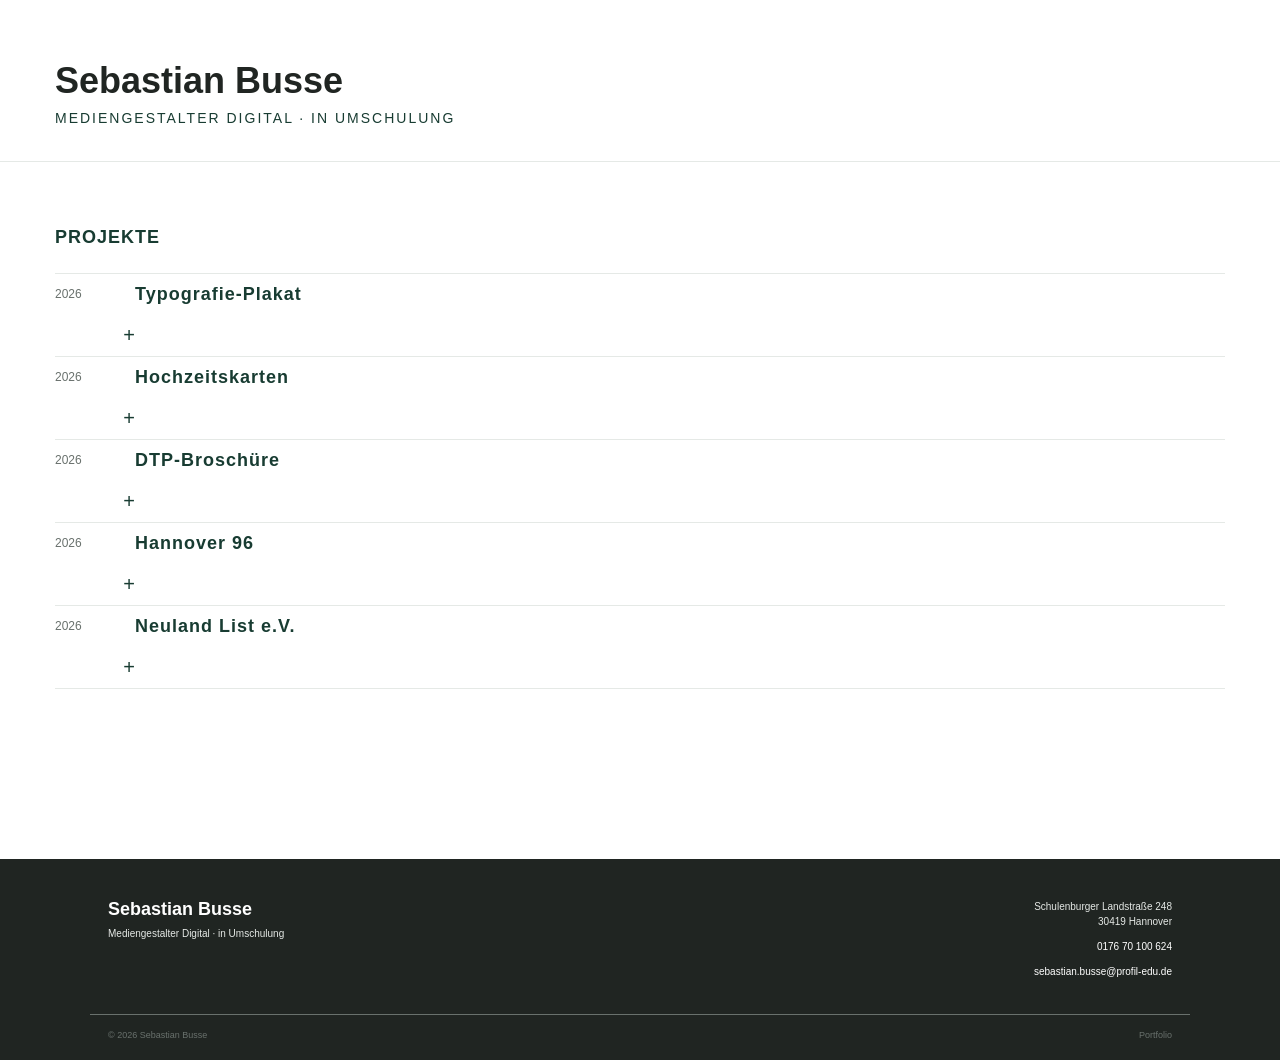
==== index.html @ 878aabee "Add files via upload Portfolio hochgeladen" ====
<!doctype html>
<html lang="de">

<head>

    <meta charset="utf-8">

    <meta name="viewport" content="width=device-width, initial-scale=1.0">

    <title>Portfolio – Sebastian Busse</title>

    <link rel="stylesheet" href="css/style.css">

</head>


<body>


<header>

    <h1>Sebastian Busse</h1>

    <p>MEDIENGESTALTER DIGITAL · IN UMSCHULUNG</p>

</header>



<main>

<section class="projekte">

    <h2>PROJEKTE</h2>


    <!-- TYPOGRAFIE-PLAKAT -->

    <details class="projekt">

        <summary>

            <span class="projekt-jahr">2026</span>

            <span class="projekt-titel">
                Typografie-Plakat
            </span>

        </summary>


        <div class="projekt-inhalt">

            <p>Plakatgestaltung</p>

            <img
                class="projekt-bild"
                src="bilder/typografie-plakat.png"
                alt="Typografie-Plakat">

            <p>
                Mein erstes Gestaltungsprojekt aus der Umschulung.
                Hier habe ich mich mit Typografie, Schriftwirkung
                und Gestaltung beschäftigt.
            </p>

        </div>

    </details>



    <!-- HOCHZEITSKARTEN -->

    <details class="projekt">

        <summary>

            <span class="projekt-jahr">2026</span>

            <span class="projekt-titel">
                Hochzeitskarten
            </span>

        </summary>


        <div class="projekt-inhalt">

            <p>Gestaltung · DTP · InDesign</p>

            <p>
                Gestaltung einer Hochzeitskarte mit eigener
                Falt- und Druckgestaltung.
            </p>


            <div class="karten-bereich">

                <p class="karten-hinweis">
                    Karte öffnen und anschließend mit der Maus
                    ziehen, um sie in 3D zu drehen.
                </p>


                <div class="karten-raum">


                    <div class="karten-objekt">


                        <!-- =================================
                             GESCHLOSSENE KARTE
                             ================================= -->

                        <div class="karte-geschlossen">

                            <!-- Vorderseite 01 -->

                            <div class="karte-face geschlossen-vorne">

                                <img
                                    src="bilder/01-vorderseite.png"
                                    alt="Vorderseite der Hochzeitskarte">

                            </div>


                            <!-- Rückseite 04 -->

                            <div class="karte-face geschlossen-hinten">

                                <img
                                    src="bilder/04-rueckseite-heus.png"
                                    alt="Rückseite der Hochzeitskarte">

                            </div>

                        </div>



                        <!-- =================================
                             GEÖFFNETE KARTE
                             ================================= -->

                        <div class="karte-offen">


                            <!-- OBERE HÄLFTE -->

                            <div class="offene-haelfte offene-oben">


                                <!-- Innenseite 02 -->

                                <div class="karte-face innen-02">

                                    <img
                                        src="bilder/02-innenseite-oben.png"
                                        alt="Innenseite oben">

                                </div>


                                <!-- Außenseite 01 -->

                                <div class="karte-face aussen-01">

                                    <img
                                        src="bilder/01-vorderseite.png"
                                        alt="Vorderseite auf der Außenseite">

                                </div>


                            </div>



                            <!-- UNTERE HÄLFTE -->

                            <div class="offene-haelfte offene-unten">


                                <!-- Innenseite 03 -->

                                <div class="karte-face innen-03">

                                    <img
                                        src="bilder/03-innenseite-unten.png"
                                        alt="Innenseite unten">

                                </div>


                                <!-- Außenseite 04 -->

                                <div class="karte-face aussen-04">

                                    <img
                                        src="bilder/04-rueckseite-heus.png"
                                        alt="Rückseite auf der Außenseite">

                                </div>


                            </div>


                        </div>


                    </div>

                </div>



                <!-- STEUERUNG -->

                <div class="karten-steuerung">

                    <button
                        type="button"
                        id="karte-links">
                        ←
                    </button>


                    <button
                        type="button"
                        id="karte-oeffnen">
                        Karte öffnen
                    </button>


                    <button
                        type="button"
                        id="karte-rechts">
                        →
                    </button>

                </div>


                <p
                    class="karten-status"
                    id="karten-status">
                    Vorderseite
                </p>


            </div>

        </div>

    </details>



<!-- DTP-BROSCHÜRE -->

<details class="projekt">

    <summary>

        <span class="projekt-jahr">2026</span>

        <span class="projekt-titel">
            DTP-Broschüre
        </span>

    </summary>


    <div class="projekt-inhalt">

        <p>
            DTP · Broschürengestaltung · InDesign
        </p>


        <!-- DIGITALE BROSCHÜRE -->

        <div class="broschuere-bereich">

            <div class="broschuere-raum">

                <div class="broschuere">

                    <div class="broschuere-seite broschuere-links">

                        <img
                            src="bilder/brosch/seite-01.png"
                            alt="Broschürenseite 1">

                    </div>


                    <div class="broschuere-seite broschuere-rechts">

                        <img
                            src="bilder/brosch/seite-02.png"
                            alt="Broschürenseite 2">

                    </div>

                </div>

            </div>


            <div class="broschuere-steuerung">

                <button
                    type="button"
                    id="brosch-links">
                    ←
                </button>

                <button
                    type="button"
                    id="brosch-rechts">
                    →
                </button>

            </div>


            <p
                class="broschuere-status"
                id="brosch-status">
                Seite 1 von 20
            </p>

        </div>

    </div>

</details>



    <!-- HANNOVER 96 -->

    <details class="projekt">

        <summary>

            <span class="projekt-jahr">2026</span>

            <span class="projekt-titel">
                Hannover 96
            </span>

        </summary>


        <div class="projekt-inhalt">

            <p>
                Übungsaufgabe · Webdesign · HTML/CSS ·
                Umsetzung und Anwendung erlernter Kenntnisse
            </p>

            <p>
                Eine Übungsaufgabe aus der Umschulung,
                um erlernte Kenntnisse selbstständig anzuwenden
                und praktisch umzusetzen.
            </p>
			
			<img
    src="bilder/H96.png"
    alt="Screenshot der Hannover 96 Fanseite"
    class="projekt-bild">
			
			
			<a
    href="hannover96/index.html"
    class="projekt-link">
    Projekt ansehen →
</a>

        </div>

    </details>



    <!-- NEULAND LIST -->

<details class="projekt">

    <summary>

        <span class="projekt-jahr">2026</span>

        <span class="projekt-titel">
            Neuland List e.V.
        </span>

    </summary>


    <div class="projekt-inhalt">

        <p>
            Aktuelles Webdesign-Projekt · HTML/CSS ·
            Responsive Design
        </p>

        <p>
            Aktuelles, noch nicht abgeschlossenes
            Webdesign-Projekt für einen Kleingartenverein.
        </p>


        <img
            src="bilder/kleingarten.png"
            alt="Screenshot der Kleingärtnerverein Neuland List e.V. Website"
            class="projekt-bild">


        <a
            href="kgv-neu/index.html"
            class="projekt-link">
            Projekt ansehen →
        </a>


        <div class="logo-projekt">

            <h3>Aus alt mach neu</h3>

            <p>
                Überarbeitung des bestehenden Vereinslogos
                im Rahmen des Webdesign-Projekts für den
                Kleingärtnerverein Neuland List e.V.
            </p>

            <div class="logo-vergleich">

                <div class="logo-item">

                    <span>Altes Logo</span>

                    <img
                        src="bilder/kgv-alt.png"
                        alt="Altes Logo des Kleingärtnervereins Neuland List e.V.">

                </div>


                <div class="logo-pfeil">
                    →
                </div>


                <div class="logo-item">

                    <span>Neues Logo</span>

                    <img
                        src="bilder/kgv-logo-neu.png"
                        alt="Neues Logo des Kleingärtnervereins Neuland List e.V.">

                </div>

            </div>

        </div>

    </div>

</details>


</section>

</main>



<!-- FOOTER -->

<footer class="footer">

    <div class="footer-inhalt">

        <div class="footer-person">

            <h2>Sebastian Busse</h2>

            <p>
                Mediengestalter Digital · in Umschulung
            </p>

        </div>


        <div class="footer-kontakt">

            <p>
                Schulenburger Landstraße 248<br>
                30419 Hannover
            </p>

            <p>
                <a href="tel:+4917670100624">
                    0176 70 100 624
                </a>
            </p>

            <p>
                <a href="mailto:sebastian.busse@profil-edu.de">
                    sebastian.busse@profil-edu.de
                </a>
            </p>

        </div>

    </div>


    <div class="footer-bottom">

        <span>
            © 2026 Sebastian Busse
        </span>

        <span>
            Portfolio
        </span>

    </div>

</footer>



<script src="js/script.js"></script>

</body>

</html>
---- css/style.css ----
/* ==================================================
   GRUNDLAGEN
   ================================================== */

* {
    box-sizing: border-box;
}

html {
    scroll-behavior: smooth;
}

body {
    margin: 0;
    padding: 0;

    font-family: Arial, sans-serif;

    color: #202522;
    background: #ffffff;
}


/* ==================================================
   HEADER
   ================================================== */

header {
    max-width: 1400px;
    margin: 0 auto;
    padding: 60px 55px 35px;
    border-bottom: 1px solid #E5E9E6;
}

header h1 {
    margin: 0;

    font-size: 36px;
    font-weight: bold;

    color: #202522;
}

header p {
    margin: 8px 0 0;

    font-size: 14px;
    letter-spacing: 2px;

    color: #183C32;
}


/* ==================================================
   MAIN
   ================================================== */

main {
    max-width: 1400px;
    margin: 0 auto;
    padding: 65px 55px 90px;
}


/* ==================================================
   PROJEKTE
   ================================================== */

.projekte h2 {
    margin: 0 0 25px;

    font-size: 18px;
    font-weight: bold;

    letter-spacing: 1px;

    color: #183C32;
}


/* ==================================================
   PROJEKT
   ================================================== */

.projekt {
    border-top: 1px solid #E5E9E6;
}

.projekt:last-child {
    border-bottom: 1px solid #E5E9E6;
}


/* ==================================================
   SUMMARY
   ================================================== */

.projekt summary {
    display: grid;

    grid-template-columns: 80px 1fr;

    align-items: center;

    min-height: 82px;

    cursor: pointer;

    list-style: none;
}

.projekt summary::-webkit-details-marker {
    display: none;
}

.projekt summary::after {
    content: "+";

    justify-self: end;

    font-size: 20px;

    color: #183C32;
}

.projekt[open] summary::after {
    content: "−";
}


.projekt-jahr {
    font-size: 12px;

    color: #69716D;
}

.projekt-titel {
    font-size: 18px;
    font-weight: bold;

    letter-spacing: 1px;

    color: #183C32;
}


/* ==================================================
   PROJEKT-INHALT
   ================================================== */

.projekt-inhalt {
    padding: 5px 0 30px 80px;

    max-width: 900px;
}

.projekt-inhalt p {
    margin: 0 0 20px;
    font-size: 16px;
    line-height: 23px;
    color: #202522;
}


/* ==================================================
   NORMALES PROJEKTBILD
   ================================================== */

.projekt-bild {
    display: block;

    width: 100%;
    max-width: 600px;

    height: auto;

    margin: 20px 0;
}


/* ==================================================
   HOCHZEITSKARTE
   ================================================== */

.karten-bereich {
    margin-top: 30px;

    display: flex;

    flex-direction: column;
}

.karten-hinweis {
    margin-bottom: 20px !important;

    font-size:13px !important;

    color: #69716D !important;
}


/* ==================================================
   3D-RAUM
   ================================================== */

.karten-raum {
	order: 2;
    width: 100%;
    height: 680px;

    display: flex;

    justify-content: center;
    align-items: flex-start;
	
	padding-top: 0px;

    perspective: 1400px;

    overflow: visible;
}


/* ==================================================
   3D-OBJEKT
   ================================================== */

.karten-objekt {

    position: relative;


    width: 470px;
    height: 658px;

    transform-style: preserve-3d;

    transform:
        rotateX(8deg)
        rotateY(0deg);
	
	scale: 0.85;

    transition:
        transform 0.15s ease;

    cursor: grab;
}

.karten-objekt:active {
    cursor: grabbing;
}


/* ==================================================
   ALLE KARTEN-FACES
   ================================================== */

.karte-face {

    position: absolute;

    left: 0;
    top: 0;

    width: 500px;
    height: 350px;

    overflow: hidden;

    background: #ffffff;

    backface-visibility: hidden;

    box-shadow:
        0 15px 35px rgba(0, 0, 0, 0.16);
}

.karte-face img {

    display: block;

    width: 100%;
    height: 100%;

    object-fit: cover;
}


/* ==================================================
   GESCHLOSSENE KARTE
   ================================================== */

.karte-geschlossen {

    position: absolute;

    left: 0;
    top: 175px;

    width: 500px;
    height: 350px;

    transform-style: preserve-3d;

    transition:
        opacity 0.6s ease;
}


/* Vorderseite geschlossen */

.geschlossen-vorne {

    transform:
        rotateY(0deg)
        translateZ(4px);
}

.geschlossen-vorne img {

    transform: rotate(180deg);
}


/* Rückseite geschlossen */

.geschlossen-hinten {

    transform:
        rotateY(180deg)
        translateZ(4px);
}


/* ==================================================
   GEÖFFNETE KARTE
   ================================================== */

.karte-offen {

    position: absolute;

    left: 0;
    top: 0;

    width: 500px;
    height: 700px;

    transform-style: preserve-3d;

    opacity: 0;

    pointer-events: none;

    transition:
        opacity 0.6s ease;
}


/* ==================================================
   OFFENE HÄLFTEN
   ================================================== */

.offene-haelfte {

    position: absolute;

    left: 0;

    width: 500px;
    height: 350px;

    transform-style: preserve-3d;
}


/* Obere Hälfte */

.offene-oben {
    top: 0;
}


/* Untere Hälfte */

.offene-unten {
    top: 350px;
}


/* ==================================================
   INNENSEITE 02
   ================================================== */

.innen-02 {

    transform:
        rotateY(0deg)
        translateZ(3px);
}


/* ==================================================
   AUSSENSEITE 01
   ================================================== */

.aussen-01 {

    transform:
        rotateY(180deg)
        translateZ(3px);
}

.aussen-01 img {

    transform: none;
}


/* ==================================================
   INNENSEITE 03
   ================================================== */

.innen-03 {

    transform:
        rotateY(0deg)
        translateZ(3px);
}


/* ==================================================
   AUSSENSEITE 04
   ================================================== */

.aussen-04 {

    transform:
        rotateY(180deg)
        translateZ(3px);
}


/* ==================================================
   GEÖFFNETER ZUSTAND
   ================================================== */

.karten-bereich.geoeffnet .karte-geschlossen {

    opacity: 0;

    pointer-events: none;
}


.karten-bereich.geoeffnet .karte-offen {

    opacity: 1;

    pointer-events: auto;
}


/* ==================================================
   STEUERUNG
   ================================================== */

.karten-steuerung {
	order: 1;
    display: flex;

    justify-content: center;
    align-items: center;

    gap: 10px;

    margin-top: 15px;
}

.karten-steuerung button {

    border: 1px solid #183C32;

    background: #ffffff;

    color: #183C32;

    padding: 8px 14px;

    font-family: Arial, sans-serif;

    font-size: 10px;

    cursor: pointer;

    transition:
        background 0.2s ease,
        color 0.2s ease;
}

.karten-steuerung button:hover {

    background: #183C32;

    color: #ffffff;
}


/* ==================================================
   STATUS
   ================================================== */

.karten-status {
	order: 3;
	
    margin-top: 10px !important;

    text-align: center;

    font-size: 9px !important;

    color: #69716D !important;
}


/* ==================================================
   FOOTER
   ================================================== */

footer p {

    margin: 0;

    font-size: 9px;

    color: #69716D;
}


/* ==================================================
   MOBILE
   ================================================== */

@media (max-width: 700px) {

    header {
        padding: 30px 20px 20px;
    }

    main {
        padding: 30px 20px 60px;
    }

    .projekt summary {
        grid-template-columns: 55px 1fr;

        min-height: 58px;
    }

    .projekt-inhalt {
        padding-left: 55px;
    }

    .karten-raum {
        height: 500px;
    }

    .karten-objekt {
        width: 340px;
        height: 476px;
    }

    .karte-face {
        width: 340px;
        height: 238px;
    }

    .karte-geschlossen {
        width: 340px;
        height: 238px;

        top: 119px;
    }

    .karte-offen {
        width: 340px;
        height: 476px;
    }

    .offene-haelfte {
        width: 340px;
        height: 238px;
    }

    .offene-unten {
        top: 238px;
    }

}

/* ==================================================
   DTP-BROSCHÜRE
   GRUNDLAYOUT
   ================================================== */

.broschuere-bereich {
    margin-top: 30px;
}


/* ==================================================
   BROSCHÜREN-RAUM
   ================================================== */

.broschuere-raum {

    width: 100%;

    display: flex;

    justify-content: center;
    align-items: center;

    padding: 30px 0;

    perspective: 1600px;
}


/* ==================================================
   BROSCHÜRE
   ================================================== */

.broschuere {

    position: relative;

    width: 850px;
    height: 600px;

    display: flex;

    transform-style: preserve-3d;
}

/* ==================================================
   EINZELSEITE / DOPPELSEITE
   ================================================== */

.broschuere.single {

    width: 425px;
}


.broschuere.doppelseite {

    width: 850px;
}


.broschuere.single .broschuere-seite {

    width: 100%;
}


/* ==================================================
   EINZELNE SEITE
   ================================================== */

.broschuere-seite {

    width: 50%;
    height: 100%;

    overflow: hidden;

    background: #ffffff;

    box-shadow:
        0 10px 30px rgba(0, 0, 0, 0.15);
}


/* ==================================================
   BILD DER SEITE
   ================================================== */

.broschuere-seite img {

    display: block;

    width: 100%;
    height: 100%;

    object-fit: cover;
}


/* ==================================================
   MITTELFALZ
   ================================================== */

.broschuere-seite:first-child {

    border-right: 1px solid #d5d9d6;
}


/* ==================================================
   STEUERUNG
   ================================================== */

.broschuere-steuerung {

    display: flex;

    justify-content: center;
    align-items: center;

    gap: 10px;

    margin-top: 10px;
}


.broschuere-steuerung button {

    border: 1px solid #183C32;

    background: #ffffff;

    color: #183C32;

    padding: 8px 14px;

    font-family: Arial, sans-serif;

    font-size: 10px;

    cursor: pointer;

    transition:
        background 0.2s ease,
        color 0.2s ease;
}


.broschuere-steuerung button:hover {

    background: #183C32;

    color: #ffffff;
}


/* ==================================================
   STATUS
   ================================================== */

.broschuere-status {

    margin-top: 10px !important;

    text-align: center;

    font-size: 9px !important;

    color: #69716D !important;
}


/* ==================================================
   MOBILE
   ================================================== */

@media (max-width: 700px) {

    .broschuere {

        width: 100%;

        height: auto;

        aspect-ratio: 1.4167;
    }

    .broschuere-raum {

        padding: 20px 0;
    }

}

/* ==================================================
   PROJEKT-LINK
   ================================================== */

.projekt-link {
    display: inline-block;

    margin-top: 5px;

    padding: 8px 14px;

    border: 1px solid #183C32;

    color: #183C32;

    text-decoration: none;

    font-family: Arial, sans-serif;

    font-size: 10px;

    transition:
        background 0.2s ease,
        color 0.2s ease;
}


.projekt-link:hover {
    background: #183C32;
    color: #ffffff;
}

/* ==================================================
   LOGO-VERGLEICH – NEULAND LIST
   ================================================== */

.logo-projekt {
    margin-top: 30px;
}

.logo-projekt h3 {
    margin: 0 0 8px 0;

    font-family: Arial, sans-serif;
    font-size: 13px;
    font-weight: bold;

    color: #183C32;
}

.logo-projekt p {
    margin: 0 0 20px 0;

    font-family: Arial, sans-serif;
    font-size: 10px;
    line-height: 1.5;

    color: #202522;
}


.logo-vergleich {
    display: flex;
    align-items: center;
    gap: 25px;
}


.logo-item {
    display: flex;
    flex-direction: column;
    gap: 8px;

    flex: 1;
}


.logo-item span {
    font-family: Arial, sans-serif;
    font-size: 9.5px;

    color: #69716D;
}


.logo-item img {
    display: block;

    width: 100%;
    max-width: 280px;
    height: auto;
}


.logo-pfeil {
    font-family: Arial, sans-serif;
    font-size: 20px;

    color: #183C32;
}

/* ==================================================
   FOOTER
   ================================================== */

.footer {
	width: 100%;
	
    margin-top: 80px;

    padding: 40px 0 20px 0;

    background: #202522;
    color: #ffffff;
}


.footer-inhalt {
    display: flex;
    justify-content: space-between;
    gap: 40px;

    max-width: 1100px;
    margin: 0 auto;
    padding: 0 18px;
}


.footer-person h2 {
    margin: 0 0 8px 0;

    font-family: Arial, sans-serif;
    font-size: 18px;
    font-weight: bold;

    color: #ffffff;
}


.footer-person p {
    margin: 0;

    font-family: Arial, sans-serif;
    font-size: 10px;

    color: #E5E9E6;
}


.footer-kontakt {
    text-align: right;
}


.footer-kontakt p {
    margin: 0 0 10px 0;

    font-family: Arial, sans-serif;
    font-size: 10px;
    line-height: 1.5;

    color: #E5E9E6;
}


.footer-kontakt a {
    color: #ffffff;
    text-decoration: none;

    transition: color 0.2s ease;
}


.footer-kontakt a:hover {
    color: #E5E9E6;
}


.footer-bottom {
    display: flex;
    justify-content: space-between;

    max-width: 1100px;
    margin: 25px auto 0 auto;
    padding: 15px 18px 0 18px;

    border-top: 1px solid #69716D;

    font-family: Arial, sans-serif;
    font-size: 9px;

    color: #69716D;
}


/* ==================================================
   FOOTER – MOBILE
   ================================================== */

@media (max-width: 600px) {

    .footer-inhalt {
        flex-direction: column;
        gap: 25px;
    }


    .footer-kontakt {
        text-align: left;
    }


    .footer-bottom {
        flex-direction: column;
        gap: 8px;
    }

}
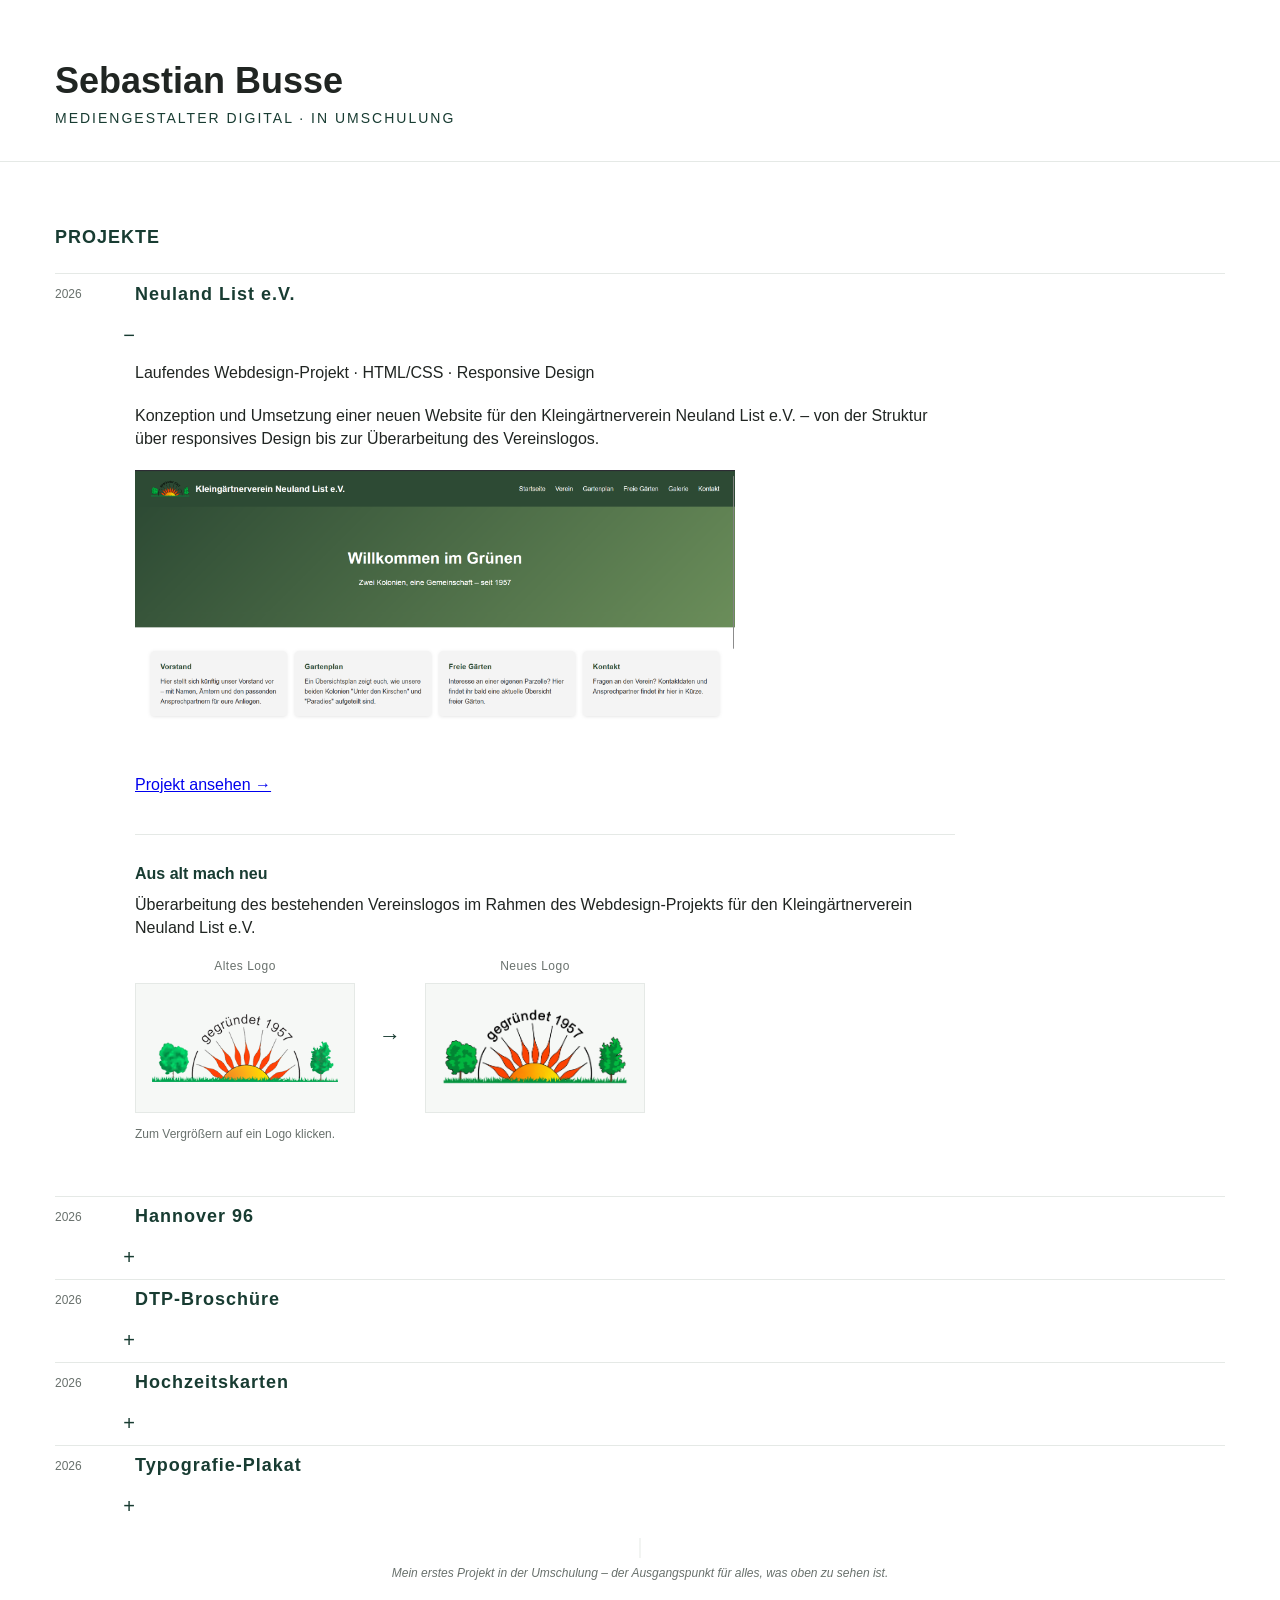
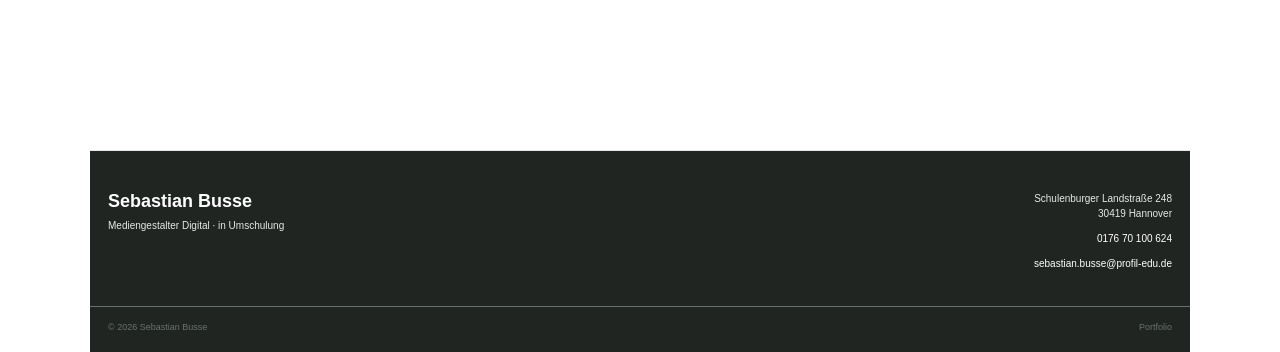
==== commit cf3b8dda: "Neues Portfolio" ====
--- a/index.html
+++ b/index.html
@@ -18,11 +18,12 @@
 
 
 <header>
-
     <h1>Sebastian Busse</h1>
 
-    <p>MEDIENGESTALTER DIGITAL · IN UMSCHULUNG</p>
-
+    <p>
+        <span>MEDIENGESTALTER DIGITAL ·</span>
+        <span>IN UMSCHULUNG</span>
+    </p>
 </header>
 
 
@@ -34,7 +35,106 @@
     <h2>PROJEKTE</h2>
 
 
-    <!-- TYPOGRAFIE-PLAKAT -->
+    <!-- NEULAND LIST -->
+
+    <details class="projekt" open>
+
+        <summary>
+
+            <span class="projekt-jahr">2026</span>
+
+            <span class="projekt-titel">
+                Neuland List e.V.
+            </span>
+
+        </summary>
+
+
+        <div class="projekt-inhalt">
+
+            <p>
+                Laufendes Webdesign-Projekt · HTML/CSS ·
+                Responsive Design
+            </p>
+
+            <p>
+                Konzeption und Umsetzung einer neuen Website für den
+                Kleingärtnerverein Neuland List e.V. – von der
+                Struktur über responsives Design bis zur
+                Überarbeitung des Vereinslogos.
+            </p>
+
+
+            <img
+                src="bilder/kleingarten.png"
+                alt="Screenshot der Kleingärtnerverein Neuland List e.V. Website"
+                class="projekt-bild">
+
+
+            <a
+                href="kgv-neu/index.html"
+                class="projekt-link">
+                Projekt ansehen →
+            </a>
+
+
+            <div class="logo-projekt">
+
+                <h3>Aus alt mach neu</h3>
+
+                <p>
+                    Überarbeitung des bestehenden Vereinslogos
+                    im Rahmen des Webdesign-Projekts für den
+                    Kleingärtnerverein Neuland List e.V.
+                </p>
+
+                <div class="logo-vergleich">
+
+                    <div class="logo-item">
+
+                        <span>Altes Logo</span>
+
+                        <div class="zoom-bild logo-zoom">
+                            <img
+                                src="bilder/kgv-alt.png"
+                                alt="Altes Logo des Kleingärtnervereins Neuland List e.V.">
+                        </div>
+
+                    </div>
+
+
+                    <div class="logo-pfeil">
+                        →
+                    </div>
+
+
+                    <div class="logo-item">
+
+                        <span>Neues Logo</span>
+
+                        <div class="zoom-bild logo-zoom">
+                            <img
+                                src="bilder/kgv-logo-neu.png"
+                                alt="Neues Logo des Kleingärtnervereins Neuland List e.V.">
+                        </div>
+
+                    </div>
+
+                </div>
+
+                <p class="zoom-hinweis">
+                    Zum Vergrößern auf ein Logo klicken.
+                </p>
+
+            </div>
+
+        </div>
+
+    </details>
+
+
+
+    <!-- HANNOVER 96 -->
 
     <details class="projekt">
 
@@ -43,7 +143,7 @@
             <span class="projekt-jahr">2026</span>
 
             <span class="projekt-titel">
-                Typografie-Plakat
+                Hannover 96
             </span>
 
         </summary>
@@ -51,18 +151,131 @@
 
         <div class="projekt-inhalt">
 
-            <p>Plakatgestaltung</p>
+            <p>
+                Webdesign · HTML/CSS ·
+                Eigenständige Umsetzung
+            </p>
+
+            <p>
+                Eigenständige Umsetzung einer Fanseite mit HTML
+                und CSS – von der Seitenstruktur über die
+                Navigation bis zum fertigen Layout.
+            </p>
 
             <img
-                class="projekt-bild"
-                src="bilder/typografie-plakat.png"
-                alt="Typografie-Plakat">
-
-            <p>
-                Mein erstes Gestaltungsprojekt aus der Umschulung.
-                Hier habe ich mich mit Typografie, Schriftwirkung
-                und Gestaltung beschäftigt.
-            </p>
+                src="bilder/H96.png"
+                alt="Screenshot der Hannover 96 Fanseite"
+                class="projekt-bild">
+
+
+            <a
+                href="hannover96/index.html"
+                class="projekt-link">
+                Projekt ansehen →
+            </a>
+
+        </div>
+
+    </details>
+
+
+
+    <!-- DTP-BROSCHÜRE -->
+
+    <details class="projekt">
+
+        <summary>
+
+            <span class="projekt-jahr">2026</span>
+
+            <span class="projekt-titel">
+                DTP-Broschüre
+            </span>
+
+        </summary>
+
+
+        <div class="projekt-inhalt">
+
+            <p>
+                DTP · Broschürengestaltung · InDesign
+            </p>
+
+
+            <!-- DIGITALE BROSCHÜRE -->
+
+            <div class="broschuere-bereich">
+
+                <div class="broschuere-raum">
+
+                    <div class="broschuere">
+
+                        <div class="broschuere-seite broschuere-links">
+
+                            <img
+                                src="bilder/brosch/seite-01.png"
+                                alt="Broschürenseite 1">
+
+                        </div>
+
+
+                        <div class="broschuere-seite broschuere-rechts">
+
+                            <img
+                                src="bilder/brosch/seite-02.png"
+                                alt="Broschürenseite 2">
+
+                        </div>
+
+
+                        <div
+                            class="broschuere-flip"
+                            id="broschFlip">
+
+                            <div class="flip-seite flip-vorne">
+                                <img src="" alt="">
+                            </div>
+
+                            <div class="flip-seite flip-hinten">
+                                <img src="" alt="">
+                            </div>
+
+                        </div>
+
+                    </div>
+
+                </div>
+
+
+                <p class="broschuere-hinweis">
+                    Zum Blättern wischen.
+                </p>
+
+
+                <div class="broschuere-steuerung">
+
+                    <button
+                        type="button"
+                        id="brosch-links">
+                        ←
+                    </button>
+
+                    <button
+                        type="button"
+                        id="brosch-rechts">
+                        →
+                    </button>
+
+                </div>
+
+
+                <p
+                    class="broschuere-status"
+                    id="brosch-status">
+                    Seite 1 von 20
+                </p>
+
+            </div>
 
         </div>
 
@@ -98,8 +311,14 @@
             <div class="karten-bereich">
 
                 <p class="karten-hinweis">
-                    Karte öffnen und anschließend mit der Maus
-                    ziehen, um sie in 3D zu drehen.
+                    <span class="hinweis-maus">
+                        Karte öffnen und anschließend mit der Maus
+                        ziehen, um sie in 3D zu drehen.
+                    </span>
+                    <span class="hinweis-touch">
+                        Karte öffnen und anschließend mit dem Finger
+                        ziehen, um sie in 3D zu drehen.
+                    </span>
                 </p>
 
 
@@ -259,7 +478,7 @@
 
 
 
-<!-- DTP-BROSCHÜRE -->
+<!-- TYPOGRAFIE-PLAKAT -->
 
 <details class="projekt">
 
@@ -268,7 +487,7 @@
         <span class="projekt-jahr">2026</span>
 
         <span class="projekt-titel">
-            DTP-Broschüre
+            Typografie-Plakat
         </span>
 
     </summary>
@@ -276,204 +495,40 @@
 
     <div class="projekt-inhalt">
 
+        <p>Plakatgestaltung</p>
+
+        <div class="zoom-bild">
+            <img
+                class="projekt-bild"
+                src="bilder/typografie-plakat.png"
+                alt="Typografie-Plakat">
+        </div>
+
+        <p class="zoom-hinweis">
+            Zum Vergrößern anklicken – im großen Bild an eine Stelle klicken, um genau dort hineinzuzoomen.
+        </p>
+
         <p>
-            DTP · Broschürengestaltung · InDesign
+            Der Einstieg in die Umschulung: Auseinandersetzung
+            mit Schriftklassifikation, Schriftwirkung und
+            typografischer Gestaltung, umgesetzt in einem
+            eigenständigen Plakat.
         </p>
 
-
-        <!-- DIGITALE BROSCHÜRE -->
-
-        <div class="broschuere-bereich">
-
-            <div class="broschuere-raum">
-
-                <div class="broschuere">
-
-                    <div class="broschuere-seite broschuere-links">
-
-                        <img
-                            src="bilder/brosch/seite-01.png"
-                            alt="Broschürenseite 1">
-
-                    </div>
-
-
-                    <div class="broschuere-seite broschuere-rechts">
-
-                        <img
-                            src="bilder/brosch/seite-02.png"
-                            alt="Broschürenseite 2">
-
-                    </div>
-
-                </div>
-
-            </div>
-
-
-            <div class="broschuere-steuerung">
-
-                <button
-                    type="button"
-                    id="brosch-links">
-                    ←
-                </button>
-
-                <button
-                    type="button"
-                    id="brosch-rechts">
-                    →
-                </button>
-
-            </div>
-
-
-            <p
-                class="broschuere-status"
-                id="brosch-status">
-                Seite 1 von 20
-            </p>
-
-        </div>
-
     </div>
 
 </details>
 
 
 
-    <!-- HANNOVER 96 -->
-
-    <details class="projekt">
-
-        <summary>
-
-            <span class="projekt-jahr">2026</span>
-
-            <span class="projekt-titel">
-                Hannover 96
-            </span>
-
-        </summary>
-
-
-        <div class="projekt-inhalt">
-
-            <p>
-                Übungsaufgabe · Webdesign · HTML/CSS ·
-                Umsetzung und Anwendung erlernter Kenntnisse
-            </p>
-
-            <p>
-                Eine Übungsaufgabe aus der Umschulung,
-                um erlernte Kenntnisse selbstständig anzuwenden
-                und praktisch umzusetzen.
-            </p>
-			
-			<img
-    src="bilder/H96.png"
-    alt="Screenshot der Hannover 96 Fanseite"
-    class="projekt-bild">
-			
-			
-			<a
-    href="hannover96/index.html"
-    class="projekt-link">
-    Projekt ansehen →
-</a>
-
-        </div>
-
-    </details>
-
-
-
-    <!-- NEULAND LIST -->
-
-<details class="projekt">
-
-    <summary>
-
-        <span class="projekt-jahr">2026</span>
-
-        <span class="projekt-titel">
-            Neuland List e.V.
-        </span>
-
-    </summary>
-
-
-    <div class="projekt-inhalt">
-
-        <p>
-            Aktuelles Webdesign-Projekt · HTML/CSS ·
-            Responsive Design
-        </p>
-
-        <p>
-            Aktuelles, noch nicht abgeschlossenes
-            Webdesign-Projekt für einen Kleingartenverein.
-        </p>
-
-
-        <img
-            src="bilder/kleingarten.png"
-            alt="Screenshot der Kleingärtnerverein Neuland List e.V. Website"
-            class="projekt-bild">
-
-
-        <a
-            href="kgv-neu/index.html"
-            class="projekt-link">
-            Projekt ansehen →
-        </a>
-
-
-        <div class="logo-projekt">
-
-            <h3>Aus alt mach neu</h3>
-
-            <p>
-                Überarbeitung des bestehenden Vereinslogos
-                im Rahmen des Webdesign-Projekts für den
-                Kleingärtnerverein Neuland List e.V.
-            </p>
-
-            <div class="logo-vergleich">
-
-                <div class="logo-item">
-
-                    <span>Altes Logo</span>
-
-                    <img
-                        src="bilder/kgv-alt.png"
-                        alt="Altes Logo des Kleingärtnervereins Neuland List e.V.">
-
-                </div>
-
-
-                <div class="logo-pfeil">
-                    →
-                </div>
-
-
-                <div class="logo-item">
-
-                    <span>Neues Logo</span>
-
-                    <img
-                        src="bilder/kgv-logo-neu.png"
-                        alt="Neues Logo des Kleingärtnervereins Neuland List e.V.">
-
-                </div>
-
-            </div>
-
-        </div>
-
-    </div>
-
-</details>
+<div class="zeitleiste-start reveal">
+
+    <p>
+        Mein erstes Projekt in der Umschulung –
+        der Ausgangspunkt für alles, was oben zu sehen ist.
+    </p>
+
+</div>
 
 
 </section>
@@ -538,6 +593,47 @@
 </footer>
 
 
+<div class="lightbox" id="lightbox">
+
+    <button
+        type="button"
+        class="lightbox-schliessen"
+        id="lightboxSchliessen"
+        aria-label="Schließen">
+        ✕
+    </button>
+
+    <div class="lightbox-rahmen">
+
+        <img
+            id="lightboxBild"
+            src=""
+            alt="">
+
+    </div>
+
+    <div class="lightbox-zoom-steuerung">
+
+        <button
+            type="button"
+            id="lightboxVerkleinern"
+            aria-label="Verkleinern">
+            −
+        </button>
+
+        <span id="lightboxZoomstand">100%</span>
+
+        <button
+            type="button"
+            id="lightboxVergroessern"
+            aria-label="Vergrößern">
+            +
+        </button>
+
+    </div>
+
+</div>
+
 
 <script src="js/script.js"></script>
 
--- a/css/style.css
+++ b/css/style.css
@@ -50,6 +50,10 @@
     color: #183C32;
 }
 
+header p span {
+    display: inline;
+}
+
 
 /* ==================================================
    MAIN
@@ -91,6 +95,92 @@
 }
 
 
+.reveal {
+    opacity: 0;
+
+    transform: translateY(22px);
+
+    transition:
+        opacity 0.7s ease,
+        transform 0.7s cubic-bezier(0.16, 1, 0.3, 1);
+}
+
+.reveal.reveal-sichtbar {
+    opacity: 1;
+
+    transform: none;
+}
+
+
+.zeitleiste-start {
+
+    position: relative;
+
+    margin: 10px 0 0;
+
+    padding: 28px 0 0;
+
+    text-align: center;
+}
+
+.zeitleiste-start::before {
+
+    content: "";
+
+    position: absolute;
+
+    top: 0;
+    left: 50%;
+
+    transform: translateX(-50%);
+
+    width: 1px;
+    height: 20px;
+
+    background: #E5E9E6;
+}
+
+.zeitleiste-start p {
+
+    margin: 0;
+
+    font-size: 12px;
+
+    font-style: italic;
+
+    color: #69716D;
+}
+
+
+@media (hover: hover) and (pointer: fine) {
+
+    .projekt summary {
+        transition: background-color 0.25s ease;
+    }
+
+    .projekt summary:hover {
+        background-color: #F6F8F6;
+    }
+
+    .projekt summary:hover .projekt-titel {
+        color: #0f2a22;
+    }
+
+    .projekt-bild {
+        transition:
+            transform 0.45s cubic-bezier(0.16, 1, 0.3, 1),
+            box-shadow 0.45s ease;
+    }
+
+    .projekt-bild:hover {
+        transform: scale(1.015);
+
+        box-shadow: 0 14px 30px rgba(24, 60, 50, 0.14);
+    }
+
+}
+
+
 /* ==================================================
    SUMMARY
    ================================================== */
@@ -141,6 +231,8 @@
     letter-spacing: 1px;
 
     color: #183C32;
+
+    transition: color 0.25s ease;
 }
 
 
@@ -198,6 +290,27 @@
     color: #69716D !important;
 }
 
+.karten-hinweis .hinweis-touch {
+    display: none;
+}
+
+@media (pointer: coarse) {
+
+    .karten-hinweis .hinweis-maus {
+        display: none;
+    }
+
+    .karten-hinweis .hinweis-touch {
+        display: inline;
+    }
+
+    .karten-objekt,
+    .broschuere-raum {
+        touch-action: pan-y;
+    }
+
+}
+
 
 /* ==================================================
    3D-RAUM
@@ -528,6 +641,17 @@
    FOOTER
    ================================================== */
 
+footer {
+
+    max-width: 1100px;
+
+    margin: 0 auto;
+
+    padding: 20px 30px 40px;
+
+    border-top: 1px solid #E5E9E6;
+}
+
 footer p {
 
     margin: 0;
@@ -547,6 +671,14 @@
     header {
         padding: 30px 20px 20px;
     }
+	
+	header p span {
+    display: block;
+	}
+	
+	header p span:last-child {
+    white-space: nowrap;
+}
 
     main {
         padding: 30px 20px 60px;
@@ -560,6 +692,12 @@
 
     .projekt-inhalt {
         padding-left: 55px;
+    }
+
+    .karten-bereich,
+    .broschuere-bereich {
+        margin-left: -55px;
+        width: calc(100% + 55px);
     }
 
     .karten-raum {
@@ -569,6 +707,8 @@
     .karten-objekt {
         width: 340px;
         height: 476px;
+
+        scale: clamp(0.68, calc((100vw - 64px) / 340), 0.85);
     }
 
     .karte-face {
@@ -648,23 +788,6 @@
    EINZELSEITE / DOPPELSEITE
    ================================================== */
 
-.broschuere.single {
-
-    width: 425px;
-}
-
-
-.broschuere.doppelseite {
-
-    width: 850px;
-}
-
-
-.broschuere.single .broschuere-seite {
-
-    width: 100%;
-}
-
 
 /* ==================================================
    EINZELNE SEITE
@@ -706,6 +829,157 @@
 .broschuere-seite:first-child {
 
     border-right: 1px solid #d5d9d6;
+}
+
+
+
+.broschuere.single .broschuere-seite:first-child {
+
+    border-right: none;
+}
+
+.broschuere-flip {
+
+    position: absolute;
+
+    top: 0;
+
+    width: 50%;
+    height: 100%;
+
+    transform-style: preserve-3d;
+
+    pointer-events: none;
+
+    opacity: 0;
+
+    transform: rotateY(0deg);
+
+    transition: transform 0.75s cubic-bezier(0.61, 0.02, 0.42, 0.99);
+
+    z-index: 5;
+}
+
+.broschuere-flip.aktiv {
+
+    opacity: 1;
+}
+
+.broschuere-flip.richtung-vor {
+
+    right: 0;
+    left: auto;
+
+    transform-origin: left center;
+}
+
+.broschuere-flip.richtung-vor.dreht {
+
+    transform: rotateY(-180deg);
+}
+
+.broschuere-flip.richtung-zurueck {
+
+    left: 0;
+    right: auto;
+
+    transform-origin: right center;
+}
+
+.broschuere-flip.richtung-zurueck.dreht {
+
+    transform: rotateY(180deg);
+}
+
+
+.flip-seite {
+
+    position: absolute;
+    inset: 0;
+
+    overflow: hidden;
+
+    background: #ffffff;
+
+    backface-visibility: hidden;
+
+    box-shadow:
+        0 10px 30px rgba(0, 0, 0, 0.15);
+}
+
+.flip-seite img {
+
+    display: block;
+
+    width: 100%;
+    height: 100%;
+
+    object-fit: cover;
+}
+
+.flip-hinten {
+
+    transform: rotateY(180deg);
+}
+.flip-vorne::after,
+.flip-hinten::after {
+
+    content: "";
+
+    position: absolute;
+    inset: 0;
+
+    pointer-events: none;
+}
+
+.broschuere-flip.richtung-vor .flip-vorne::after {
+    background: linear-gradient(to right, rgba(0, 0, 0, .16), rgba(0, 0, 0, 0) 35%);
+}
+
+.broschuere-flip.richtung-vor .flip-hinten::after {
+    background: linear-gradient(to left, rgba(0, 0, 0, .16), rgba(0, 0, 0, 0) 35%);
+}
+
+.broschuere-flip.richtung-zurueck .flip-vorne::after {
+    background: linear-gradient(to left, rgba(0, 0, 0, .16), rgba(0, 0, 0, 0) 35%);
+}
+
+.broschuere-flip.richtung-zurueck .flip-hinten::after {
+    background: linear-gradient(to right, rgba(0, 0, 0, .16), rgba(0, 0, 0, 0) 35%);
+}
+
+@keyframes broschuere-schatten {
+
+    0%   { box-shadow: 0 0 0 rgba(0, 0, 0, 0); }
+    50%  { box-shadow: 0 25px 45px rgba(0, 0, 0, 0.28); }
+    100% { box-shadow: 0 0 0 rgba(0, 0, 0, 0); }
+}
+
+.broschuere-flip.dreht {
+
+    animation: broschuere-schatten 0.75s ease;
+}
+
+
+.broschuere-hinweis {
+
+    display: none;
+
+    margin-top: 14px !important;
+
+    text-align: center;
+
+    font-size: 12px !important;
+
+    color: #69716D !important;
+}
+
+@media (pointer: coarse) {
+
+    .broschuere-hinweis {
+        display: block;
+    }
+
 }
 
 
@@ -755,6 +1029,17 @@
     color: #ffffff;
 }
 
+.broschuere-steuerung button:disabled {
+
+    opacity: 0.4;
+
+    cursor: default;
+
+    background: #ffffff;
+
+    color: #183C32;
+}
+
 
 /* ==================================================
    STATUS
@@ -792,224 +1077,428 @@
         padding: 20px 0;
     }
 
-}
-
-/* ==================================================
-   PROJEKT-LINK
-   ================================================== */
-
-.projekt-link {
-    display: inline-block;
-
-    margin-top: 5px;
-
-    padding: 8px 14px;
-
-    border: 1px solid #183C32;
-
-    color: #183C32;
-
-    text-decoration: none;
-
-    font-family: Arial, sans-serif;
-
-    font-size: 10px;
-
-    transition:
-        background 0.2s ease,
-        color 0.2s ease;
-}
-
-
-.projekt-link:hover {
-    background: #183C32;
-    color: #ffffff;
-}
-
-/* ==================================================
-   LOGO-VERGLEICH – NEULAND LIST
-   ================================================== */
-
-.logo-projekt {
-    margin-top: 30px;
-}
-
-.logo-projekt h3 {
-    margin: 0 0 8px 0;
-
-    font-family: Arial, sans-serif;
-    font-size: 13px;
-    font-weight: bold;
-
-    color: #183C32;
-}
-
-.logo-projekt p {
-    margin: 0 0 20px 0;
-
-    font-family: Arial, sans-serif;
-    font-size: 10px;
-    line-height: 1.5;
-
-    color: #202522;
-}
-
-
-.logo-vergleich {
-    display: flex;
-    align-items: center;
-    gap: 25px;
-}
-
-
-.logo-item {
-    display: flex;
-    flex-direction: column;
-    gap: 8px;
-
-    flex: 1;
-}
-
-
-.logo-item span {
-    font-family: Arial, sans-serif;
-    font-size: 9.5px;
-
-    color: #69716D;
-}
-
-
-.logo-item img {
-    display: block;
-
+    .broschuere-seite img,
+    .flip-seite img {
+
+        transform: scale(1.06);
+    }
+
+}
+
+/* ==================================================
+   FOOTER
+   ================================================== */
+
+.footer {
     width: 100%;
-    max-width: 280px;
-    height: auto;
-}
-
-
-.logo-pfeil {
-    font-family: Arial, sans-serif;
-    font-size: 20px;
-
-    color: #183C32;
-}
-
-/* ==================================================
-   FOOTER
-   ================================================== */
-
-.footer {
-	width: 100%;
-	
     margin-top: 80px;
-
-    padding: 40px 0 20px 0;
-
+    padding: 40px 0 20px;
     background: #202522;
     color: #ffffff;
 }
-
 
 .footer-inhalt {
     display: flex;
     justify-content: space-between;
     gap: 40px;
-
     max-width: 1100px;
     margin: 0 auto;
     padding: 0 18px;
 }
 
-
 .footer-person h2 {
-    margin: 0 0 8px 0;
-
+    margin: 0 0 8px;
     font-family: Arial, sans-serif;
     font-size: 18px;
     font-weight: bold;
-
     color: #ffffff;
 }
-
 
 .footer-person p {
     margin: 0;
-
     font-family: Arial, sans-serif;
     font-size: 10px;
-
     color: #E5E9E6;
 }
-
 
 .footer-kontakt {
     text-align: right;
 }
 
-
 .footer-kontakt p {
-    margin: 0 0 10px 0;
-
+    margin: 0 0 10px;
     font-family: Arial, sans-serif;
     font-size: 10px;
     line-height: 1.5;
-
     color: #E5E9E6;
 }
-
 
 .footer-kontakt a {
     color: #ffffff;
     text-decoration: none;
-
-    transition: color 0.2s ease;
-}
-
+}
 
 .footer-kontakt a:hover {
     color: #E5E9E6;
 }
-
 
 .footer-bottom {
     display: flex;
     justify-content: space-between;
-
     max-width: 1100px;
-    margin: 25px auto 0 auto;
-    padding: 15px 18px 0 18px;
-
+    margin: 25px auto 0;
+    padding: 15px 18px 0;
     border-top: 1px solid #69716D;
-
     font-family: Arial, sans-serif;
     font-size: 9px;
-
     color: #69716D;
 }
 
-
-/* ==================================================
-   FOOTER – MOBILE
+/* ==================================================
+   FOOTER – HANDY
    ================================================== */
 
 @media (max-width: 600px) {
+
+    .footer {
+        padding: 40px 20px 20px;
+    }
 
     .footer-inhalt {
         flex-direction: column;
         gap: 25px;
-    }
-
+        padding: 0;
+    }
 
     .footer-kontakt {
         text-align: left;
     }
-
 
     .footer-bottom {
         flex-direction: column;
         gap: 8px;
-    }
-
-}
-
+        padding-left: 0;
+        padding-right: 0;
+    }
+}
+
+
+.zoom-bild {
+
+    cursor: zoom-in;
+}
+
+
+.zoom-hinweis {
+
+    margin-top: 10px !important;
+
+    font-size: 12px !important;
+
+    color: #69716D !important;
+}
+
+
+.lightbox {
+
+    position: fixed;
+
+    inset: 0;
+
+    z-index: 100;
+
+    display: flex;
+
+    flex-direction: column;
+
+    align-items: center;
+    justify-content: center;
+
+    padding: 40px;
+
+    background: rgba(16, 22, 19, 0.92);
+
+    opacity: 0;
+
+    visibility: hidden;
+
+    transition:
+        opacity 0.3s ease,
+        visibility 0s linear 0.3s;
+
+    cursor: zoom-out;
+}
+
+.lightbox.aktiv {
+
+    opacity: 1;
+
+    visibility: visible;
+
+    transition:
+        opacity 0.3s ease,
+        visibility 0s linear 0s;
+}
+
+.lightbox-rahmen {
+
+    flex: 1;
+
+    min-height: 0;
+
+    width: 100%;
+
+    display: flex;
+
+    align-items: center;
+    justify-content: center;
+
+    overflow: hidden;
+}
+
+.lightbox img {
+
+    max-width: 100%;
+    max-height: 100%;
+
+    object-fit: contain;
+
+    box-shadow: 0 20px 60px rgba(0, 0, 0, 0.4);
+
+    transform: scale(var(--lightbox-zoom, 1));
+
+    transform-origin:
+        var(--lightbox-zoom-x, 50%)
+        var(--lightbox-zoom-y, 50%);
+
+    transition: transform 0.35s cubic-bezier(0.16, 1, 0.3, 1);
+
+    cursor: zoom-in;
+}
+
+.lightbox-zoom-steuerung {
+
+    display: flex;
+
+    align-items: center;
+
+    gap: 14px;
+
+    margin-top: 18px;
+
+    color: #ffffff;
+
+    font-size: 13px;
+
+    font-family: Arial, sans-serif;
+}
+
+#lightboxZoomstand {
+
+    min-width: 46px;
+
+    text-align: center;
+}
+
+.lightbox-zoom-steuerung button {
+
+    width: 34px;
+    height: 34px;
+
+    display: flex;
+
+    align-items: center;
+    justify-content: center;
+
+    border: 1px solid rgba(255, 255, 255, 0.4);
+
+    border-radius: 50%;
+
+    background: transparent;
+
+    color: #ffffff;
+
+    font-size: 18px;
+    line-height: 1;
+
+    cursor: pointer;
+
+    transition: background 0.2s ease, border-color 0.2s ease, opacity 0.2s ease;
+}
+
+.lightbox-zoom-steuerung button:hover {
+
+    background: rgba(255, 255, 255, 0.12);
+
+    border-color: #ffffff;
+}
+
+.lightbox-zoom-steuerung button:disabled {
+
+    opacity: 0.35;
+
+    cursor: default;
+
+    background: transparent;
+}
+
+.lightbox-schliessen {
+
+    position: absolute;
+
+    top: 20px;
+    right: 20px;
+
+    width: 40px;
+    height: 40px;
+
+    display: flex;
+
+    align-items: center;
+    justify-content: center;
+
+    border: 1px solid rgba(255, 255, 255, 0.4);
+
+    border-radius: 50%;
+
+    background: transparent;
+
+    color: #ffffff;
+
+    font-size: 16px;
+
+    cursor: pointer;
+
+    transition: background 0.2s ease, border-color 0.2s ease;
+}
+
+.lightbox-schliessen:hover {
+
+    background: rgba(255, 255, 255, 0.12);
+
+    border-color: #ffffff;
+}
+
+@media (prefers-reduced-motion: reduce) {
+
+    .lightbox,
+    .lightbox img {
+        transition: none;
+    }
+
+}
+
+
+.logo-projekt {
+
+    margin-top: 40px;
+
+    padding-top: 30px;
+
+    border-top: 1px solid #E5E9E6;
+}
+
+.logo-projekt h3 {
+
+    margin: 0 0 10px;
+
+    font-size: 16px;
+    font-weight: bold;
+
+    color: #183C32;
+}
+
+.logo-vergleich {
+
+    display: flex;
+
+    align-items: center;
+
+    flex-wrap: wrap;
+
+    gap: 24px;
+
+    margin-top: 20px;
+}
+
+.logo-item {
+
+    display: flex;
+
+    flex-direction: column;
+
+    align-items: center;
+
+    gap: 10px;
+}
+
+.logo-item span {
+
+    font-size: 12px;
+
+    letter-spacing: 0.5px;
+
+    color: #69716D;
+}
+
+.logo-zoom {
+
+    display: flex;
+
+    align-items: center;
+    justify-content: center;
+
+    width: 220px;
+    height: 130px;
+
+    background: #F6F8F6;
+
+    border: 1px solid #E5E9E6;
+}
+
+.logo-zoom img {
+
+    max-width: 85%;
+    max-height: 85%;
+
+    width: auto;
+    height: auto;
+
+    object-fit: contain;
+}
+
+.logo-pfeil {
+
+    font-size: 22px;
+
+    color: #183C32;
+}
+
+@media (max-width: 700px) {
+
+    .logo-vergleich {
+        gap: 16px;
+    }
+
+    .logo-zoom {
+        width: 160px;
+        height: 100px;
+    }
+
+    .logo-pfeil {
+        transform: rotate(90deg);
+    }
+
+}
+
+
+@media (prefers-reduced-motion: reduce) {
+
+    *:not(.broschuere-flip) {
+        animation-duration: 0.001ms !important;
+        animation-iteration-count: 1 !important;
+        transition-duration: 0.001ms !important;
+        scroll-behavior: auto !important;
+    }
+
+}
